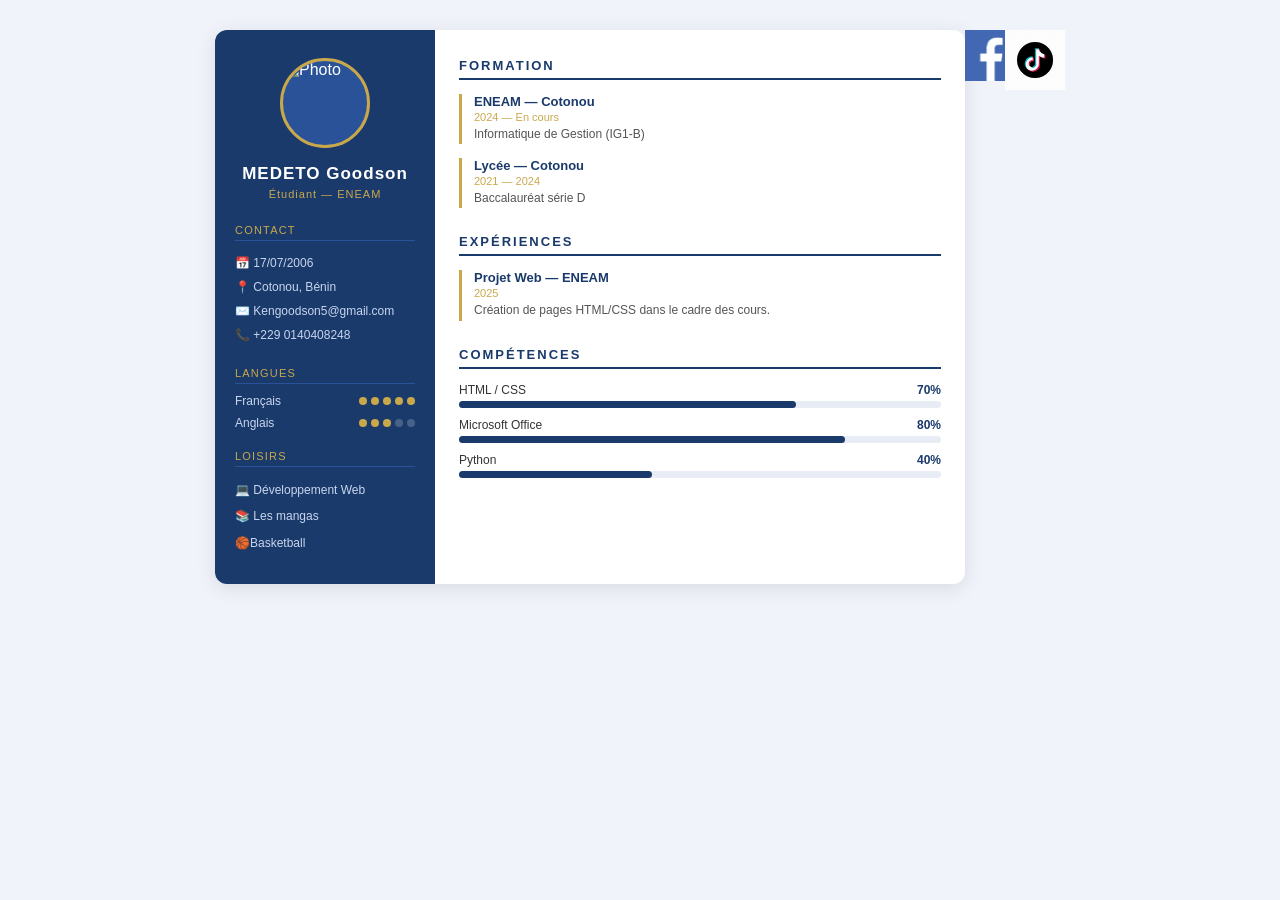
==== TP1.html @ 1086b98f "First commit" ====
<!DOCTYPE html>
<html lang="fr">
<head>
  <meta charset="UTF-8">
  <title>CV — MEDETO Goodson</title>
    <link rel="stylesheet" href="TP1.css">
</head>
<body>
<div class="cv">

  <!-- ── GAUCHE ── -->
  <div class="gauche">

    <img src=".jpg" alt="Photo" class="photo">

    <div class="nom">
      <div class="prenom">MEDETO Goodson</div>
      <div class="titre">Étudiant — ENEAM</div>
    </div>

    <div class="titre-section-gauche">CONTACT</div>
    <div class="contact-item">
      <div>📅 17/07/2006</div>
      <div>📍 Cotonou, Bénin</div>
      <div>✉️ Kengoodson5@gmail.com</div>
      <div>📞 +229 0140408248</div>
    </div>

    <div class="titre-section-gauche">LANGUES</div>
    <div class="langue">
      <span>Français</span>
      <div class="points">
        <div class="point actif"></div>
        <div class="point actif"></div>
        <div class="point actif"></div>
        <div class="point actif"></div>
        <div class="point actif"></div>
      </div>
    </div>
    <div class="langue">
      <span>Anglais</span>
      <div class="points">
        <div class="point actif"></div>
        <div class="point actif"></div>
        <div class="point actif"></div>
        <div class="point"></div>
        <div class="point"></div>
      </div>
    </div>

    <div class="titre-section-gauche">LOISIRS</div>
    <div class="loisir">
      <div>💻 Développement Web</div>
      <div>📚 Les mangas</div>
      <div>🏀Basketball</div>
    </div>

  </div>

  <!-- ── DROITE ── -->
  <div class="droite">

    <!-- Formation -->
    <div class="section">
      <div class="titre-section">FORMATION</div>

      <div class="bloc">
        <div class="poste">ENEAM — Cotonou</div>
        <div class="date">2024 — En cours</div>
        <div class="description">Informatique de Gestion (IG1-B)</div>
      </div>

      <div class="bloc">
        <div class="poste">Lycée — Cotonou</div>
        <div class="date">2021 — 2024</div>
        <div class="description">Baccalauréat série D</div>
      </div>

      <!-- Ajoutez vos autres années ici -->
    </div>

    <!-- Expériences -->
    <div class="section">
      <div class="titre-section">EXPÉRIENCES</div>

      <div class="bloc">
        <div class="poste">Projet Web — ENEAM</div>
        <div class="date">2025</div>
        <div class="description">
          Création de pages HTML/CSS dans le cadre des cours.
        </div>
      </div>

      <!-- Ajoutez vos expériences ici -->
    </div>

    <!-- Compétences -->
    <div class="section">
      <div class="titre-section">COMPÉTENCES</div>

      <div class="competence">
        <div class="competence-label">
          <span>HTML / CSS</span><span>70%</span>
        </div>
        <div class="barre-fond">
          <div class="barre-remplie" style="width:70%"></div>
        </div>
      </div>

      <div class="competence">
        <div class="competence-label">
          <span>Microsoft Office</span><span>80%</span>
        </div>
        <div class="barre-fond">
          <div class="barre-remplie" style="width:80%"></div>
        </div>
      </div>

      <div class="competence">
        <div class="competence-label">
          <span>Python</span><span>40%</span>
        </div>
        <div class="barre-fond">
          <div class="barre-remplie" style="width:40%"></div>
        </div>
      </div>

      <!-- Ajoutez vos compétences ici -->
    </div>

  </div>
</div>
<a href="https://www.facebook.com/profile.php?id=61578099670760" target="_blank">
  <img src="good.png" alt="Facebook" width="40">
</a>
<a href="https://www.tiktok.com/@goodson396ken" target="_blank">
  <img src="tik.png" alt="Tiktok" width="60">
</a>
</body>
</html>
---- TP1.css ----
* { margin: 0; padding: 0; box-sizing: border-box; }

    body {
      font-family: Arial, sans-serif;
      background: #f0f4fa;
      min-height: 100vh;
      display: flex;
      justify-content: center;
      padding: 30px 16px;
    }

    /* ── CARTE CV ── */
    .cv {
      display: grid;
      grid-template-columns: 220px 1fr;
      width: 750px;
      background: #fff;
      border-radius: 12px;
      overflow: hidden;
      box-shadow: 0 4px 20px rgba(0,0,0,0.1);
      height: fit-content;
    }

    /* ══════════════════════════
       COLONNE GAUCHE
    ══════════════════════════ */
    .gauche {
      background: #1a3a6b;
      color: #ffffff;
      padding: 28px 20px;
    }

    .photo {
      width: 90px;
      height: 90px;
      border-radius: 50%;
      border: 3px solid #c9a84c;
      display: block;
      margin: 0 auto 16px;
      object-fit: cover;
      background: #2a5298;
    }

    .nom {
      text-align: center;
      margin-bottom: 24px;
    }

    .nom .prenom {
      font-size: 17px;
      font-weight: 700;
      letter-spacing: 1px;
    }

    .nom .titre {
      font-size: 11px;
      color: #c9a84c;
      letter-spacing: 1px;
      margin-top: 4px;
    }

    /* Titres sections gauche */
    .titre-section-gauche {
      font-size: 11px;
      letter-spacing: 1.2px;
      color: #c9a84c;
      border-bottom: 1px solid #2a5298;
      padding-bottom: 4px;
      margin: 20px 0 10px;
    }

    /* Contact */
    .contact-item {
      font-size: 12px;
      color: #c8d6ed;
      line-height: 2;
    }

    /* Langues */
    .langue {
      display: flex;
      justify-content: space-between;
      align-items: center;
      font-size: 12px;
      color: #c8d6ed;
      margin-bottom: 8px;
    }

    .points {
      display: flex;
      gap: 4px;
    }

    .point {
      width: 8px;
      height: 8px;
      border-radius: 50%;
      background: rgba(255,255,255,0.2);
    }

    .point.actif {
      background: #c9a84c;
    }

    /* Loisirs */
    .loisir {
      font-size: 12px;
      color: #c8d6ed;
      line-height: 2.2;
    }

    /* ══════════════════════════
       COLONNE DROITE
    ══════════════════════════ */
    .droite {
      padding: 28px 24px;
    }

    /* Titres sections droite */
    .titre-section {
      font-size: 13px;
      font-weight: 700;
      color: #1a3a6b;
      letter-spacing: 2px;
      border-bottom: 2px solid #1a3a6b;
      padding-bottom: 5px;
      margin-bottom: 14px;
    }

    .section {
      margin-bottom: 26px;
    }

    /* Blocs formation / expérience */
    .bloc {
      border-left: 3px solid #c9a84c;
      padding-left: 12px;
      margin-bottom: 14px;
    }

    .bloc .poste {
      font-size: 13px;
      font-weight: 700;
      color: #1a3a6b;
    }

    .bloc .date {
      font-size: 11px;
      color: #c9a84c;
      margin: 2px 0;
    }

    .bloc .description {
      font-size: 12px;
      color: #555;
      line-height: 1.6;
    }

    /* Barres de compétences */
    .competence {
      margin-bottom: 10px;
    }

    .competence-label {
      display: flex;
      justify-content: space-between;
      font-size: 12px;
      color: #333;
      margin-bottom: 4px;
    }

    .competence-label span:last-child {
      color: #1a3a6b;
      font-weight: 600;
    }

    .barre-fond {
      background: #e8edf5;
      border-radius: 4px;
      height: 7px;
    }

    .barre-remplie {
      background: #1a3a6b;
      height: 7px;
      border-radius: 4px;
    }
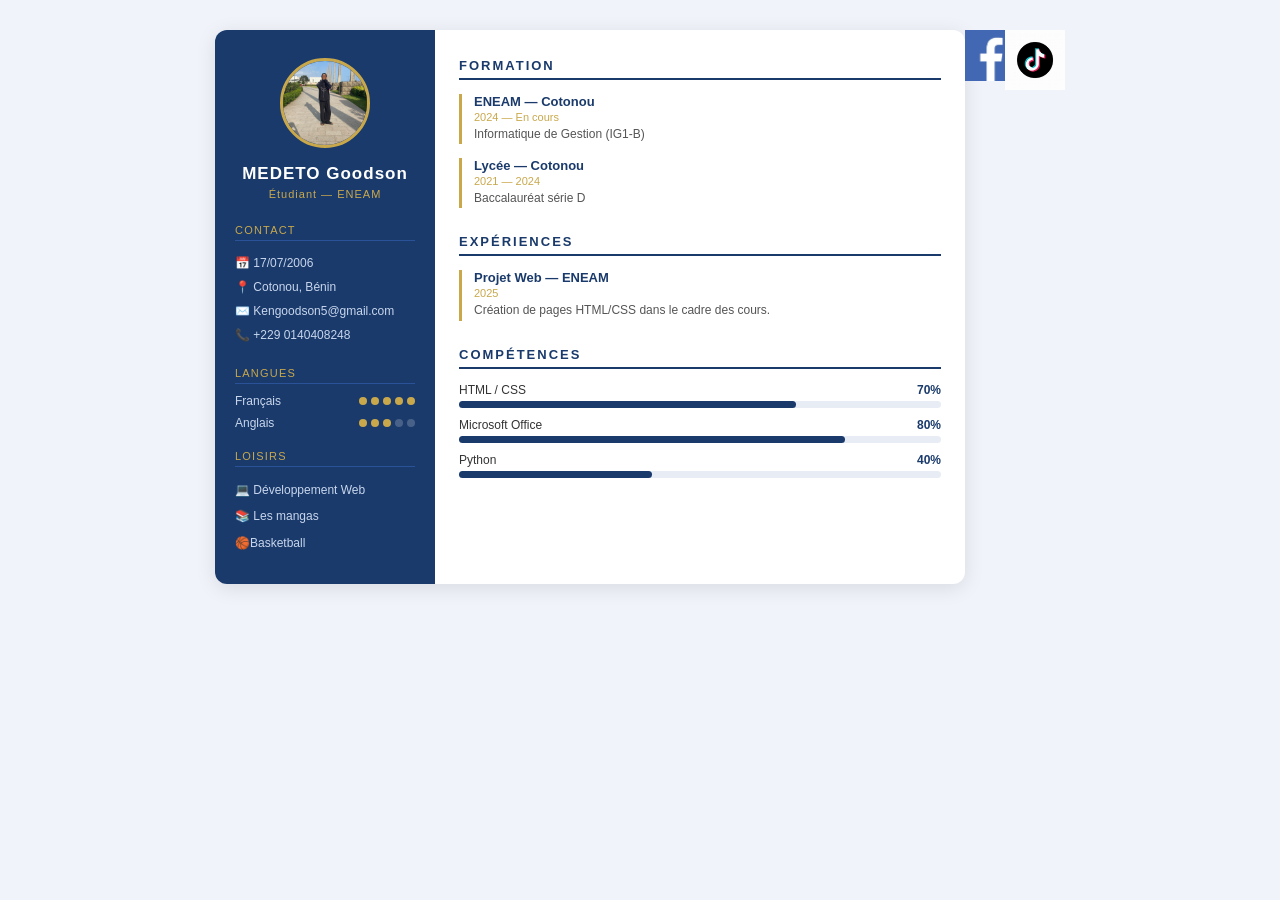
==== commit e500b354: "mise a jour" ====
--- a/TP1.html
+++ b/TP1.html
@@ -11,7 +11,7 @@
   <!-- ── GAUCHE ── -->
   <div class="gauche">
 
-    <img src=".jpg" alt="Photo" class="photo">
+    <img src="good.jpg" alt="Photo" class="photo">
 
     <div class="nom">
       <div class="prenom">MEDETO Goodson</div>
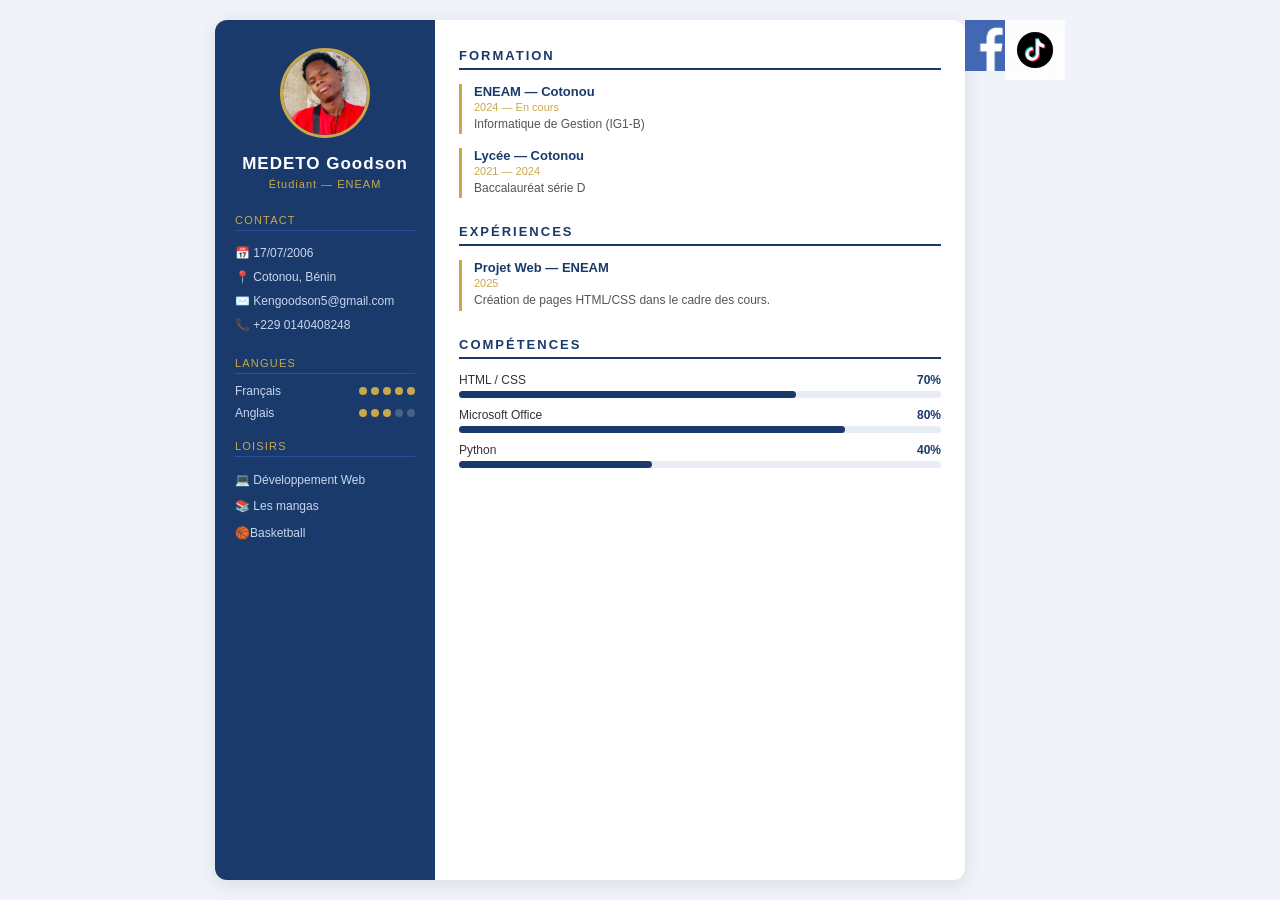
==== commit 5443b1a7: "Mise à jour" ====
--- a/TP1.html
+++ b/TP1.html
@@ -11,7 +11,7 @@
   <!-- ── GAUCHE ── -->
   <div class="gauche">
 
-    <img src="good.jpg" alt="Photo" class="photo">
+    <img src="good1.jpg" alt="Photo" class="photo">
 
     <div class="nom">
       <div class="prenom">MEDETO Goodson</div>
--- a/TP1.css
+++ b/TP1.css
@@ -1,188 +1,239 @@
-
- * { margin: 0; padding: 0; box-sizing: border-box; }
-
-    body {
-      font-family: Arial, sans-serif;
-      background: #f0f4fa;
-      min-height: 100vh;
-      display: flex;
-      justify-content: center;
-      padding: 30px 16px;
-    }
-
-    /* ── CARTE CV ── */
-    .cv {
-      display: grid;
-      grid-template-columns: 220px 1fr;
-      width: 750px;
-      background: #fff;
-      border-radius: 12px;
-      overflow: hidden;
-      box-shadow: 0 4px 20px rgba(0,0,0,0.1);
-      height: fit-content;
-    }
-
-    /* ══════════════════════════
-       COLONNE GAUCHE
-    ══════════════════════════ */
-    .gauche {
-      background: #1a3a6b;
-      color: #ffffff;
-      padding: 28px 20px;
-    }
-
-    .photo {
-      width: 90px;
-      height: 90px;
-      border-radius: 50%;
-      border: 3px solid #c9a84c;
-      display: block;
-      margin: 0 auto 16px;
-      object-fit: cover;
-      background: #2a5298;
-    }
-
-    .nom {
-      text-align: center;
-      margin-bottom: 24px;
-    }
-
-    .nom .prenom {
-      font-size: 17px;
-      font-weight: 700;
-      letter-spacing: 1px;
-    }
-
-    .nom .titre {
-      font-size: 11px;
-      color: #c9a84c;
-      letter-spacing: 1px;
-      margin-top: 4px;
-    }
-
-    /* Titres sections gauche */
-    .titre-section-gauche {
-      font-size: 11px;
-      letter-spacing: 1.2px;
-      color: #c9a84c;
-      border-bottom: 1px solid #2a5298;
-      padding-bottom: 4px;
-      margin: 20px 0 10px;
-    }
-
-    /* Contact */
-    .contact-item {
-      font-size: 12px;
-      color: #c8d6ed;
-      line-height: 2;
-    }
-
-    /* Langues */
-    .langue {
-      display: flex;
-      justify-content: space-between;
-      align-items: center;
-      font-size: 12px;
-      color: #c8d6ed;
-      margin-bottom: 8px;
-    }
-
-    .points {
-      display: flex;
-      gap: 4px;
-    }
-
-    .point {
-      width: 8px;
-      height: 8px;
-      border-radius: 50%;
-      background: rgba(255,255,255,0.2);
-    }
-
-    .point.actif {
-      background: #c9a84c;
-    }
-
-    /* Loisirs */
-    .loisir {
-      font-size: 12px;
-      color: #c8d6ed;
-      line-height: 2.2;
-    }
-
-    /* ══════════════════════════
-       COLONNE DROITE
-    ══════════════════════════ */
-    .droite {
-      padding: 28px 24px;
-    }
-
-    /* Titres sections droite */
-    .titre-section {
-      font-size: 13px;
-      font-weight: 700;
-      color: #1a3a6b;
-      letter-spacing: 2px;
-      border-bottom: 2px solid #1a3a6b;
-      padding-bottom: 5px;
-      margin-bottom: 14px;
-    }
-
-    .section {
-      margin-bottom: 26px;
-    }
-
-    /* Blocs formation / expérience */
-    .bloc {
-      border-left: 3px solid #c9a84c;
-      padding-left: 12px;
-      margin-bottom: 14px;
-    }
-
-    .bloc .poste {
-      font-size: 13px;
-      font-weight: 700;
-      color: #1a3a6b;
-    }
-
-    .bloc .date {
-      font-size: 11px;
-      color: #c9a84c;
-      margin: 2px 0;
-    }
-
-    .bloc .description {
-      font-size: 12px;
-      color: #555;
-      line-height: 1.6;
-    }
-
-    /* Barres de compétences */
-    .competence {
-      margin-bottom: 10px;
-    }
-
-    .competence-label {
-      display: flex;
-      justify-content: space-between;
-      font-size: 12px;
-      color: #333;
-      margin-bottom: 4px;
-    }
-
-    .competence-label span:last-child {
-      color: #1a3a6b;
-      font-weight: 600;
-    }
-
-    .barre-fond {
-      background: #e8edf5;
-      border-radius: 4px;
-      height: 7px;
-    }
-
-    .barre-remplie {
-      background: #1a3a6b;
-      height: 7px;
-      border-radius: 4px;
-    }+*{
+  margin:0;
+  padding:0;
+  box-sizing:border-box;
+}
+
+body{
+  font-family:Arial,sans-serif;
+  background:#f0f4fa;
+  min-height:100vh;
+  display:flex;
+  justify-content:center;
+  padding:20px 10px;
+}
+
+/* =========================
+   CARTE CV
+========================= */
+
+.cv{
+  display:grid;
+  grid-template-columns:220px 1fr;
+  width:100%;
+  max-width:750px;
+  background:#ffffff;
+  border-radius:12px;
+  overflow:hidden;
+  box-shadow:0 4px 20px rgba(0,0,0,.1);
+}
+
+/* =========================
+   COLONNE GAUCHE
+========================= */
+
+.gauche{
+  background:#1a3a6b;
+  color:white;
+  padding:28px 20px;
+}
+
+.photo{
+  width:90px;
+  height:90px;
+  border-radius:50%;
+  border:3px solid #c9a84c;
+  display:block;
+  margin:0 auto 16px;
+  object-fit:cover;
+  background:#2a5298;
+}
+
+.nom{
+  text-align:center;
+  margin-bottom:24px;
+}
+
+.nom .prenom{
+  font-size:17px;
+  font-weight:700;
+  letter-spacing:1px;
+}
+
+.nom .titre{
+  font-size:11px;
+  color:#c9a84c;
+  letter-spacing:1px;
+  margin-top:4px;
+}
+
+.titre-section-gauche{
+  font-size:11px;
+  letter-spacing:1.2px;
+  color:#c9a84c;
+  border-bottom:1px solid #2a5298;
+  padding-bottom:4px;
+  margin:20px 0 10px;
+}
+
+.contact-item{
+  font-size:12px;
+  color:#c8d6ed;
+  line-height:2;
+}
+
+.langue{
+  display:flex;
+  justify-content:space-between;
+  align-items:center;
+  font-size:12px;
+  color:#c8d6ed;
+  margin-bottom:8px;
+}
+
+.points{
+  display:flex;
+  gap:4px;
+}
+
+.point{
+  width:8px;
+  height:8px;
+  border-radius:50%;
+  background:rgba(255,255,255,.2);
+}
+
+.point.actif{
+  background:#c9a84c;
+}
+
+.loisir{
+  font-size:12px;
+  color:#c8d6ed;
+  line-height:2.2;
+}
+
+/* =========================
+   COLONNE DROITE
+========================= */
+
+.droite{
+  padding:28px 24px;
+}
+
+.titre-section{
+  font-size:13px;
+  font-weight:700;
+  color:#1a3a6b;
+  letter-spacing:2px;
+  border-bottom:2px solid #1a3a6b;
+  padding-bottom:5px;
+  margin-bottom:14px;
+}
+
+.section{
+  margin-bottom:26px;
+}
+
+.bloc{
+  border-left:3px solid #c9a84c;
+  padding-left:12px;
+  margin-bottom:14px;
+}
+
+.bloc .poste{
+  font-size:13px;
+  font-weight:700;
+  color:#1a3a6b;
+}
+
+.bloc .date{
+  font-size:11px;
+  color:#c9a84c;
+  margin:2px 0;
+}
+
+.bloc .description{
+  font-size:12px;
+  color:#555;
+  line-height:1.6;
+}
+
+.competence{
+  margin-bottom:10px;
+}
+
+.competence-label{
+  display:flex;
+  justify-content:space-between;
+  font-size:12px;
+  color:#333;
+  margin-bottom:4px;
+}
+
+.competence-label span:last-child{
+  color:#1a3a6b;
+  font-weight:600;
+}
+
+.barre-fond{
+  background:#e8edf5;
+  border-radius:4px;
+  height:7px;
+}
+
+.barre-remplie{
+  background:#1a3a6b;
+  height:7px;
+  border-radius:4px;
+}
+
+/* =========================
+   VERSION MOBILE
+========================= */
+
+@media screen and (max-width:768px){
+
+  body{
+    padding:10px;
+  }
+
+  .cv{
+    grid-template-columns:1fr;
+    width:100%;
+    max-width:100%;
+  }
+
+  .gauche{
+    text-align:center;
+    padding:20px 15px;
+  }
+
+  .droite{
+    padding:20px 15px;
+  }
+
+  .titre-section,
+  .titre-section-gauche{
+    text-align:center;
+  }
+
+  .langue{
+    justify-content:center;
+    gap:10px;
+  }
+
+  .competence-label{
+    flex-direction:column;
+    gap:2px;
+  }
+
+  .photo{
+    width:80px;
+    height:80px;
+  }
+
+  .bloc{
+    padding-left:10px;
+  }
+}
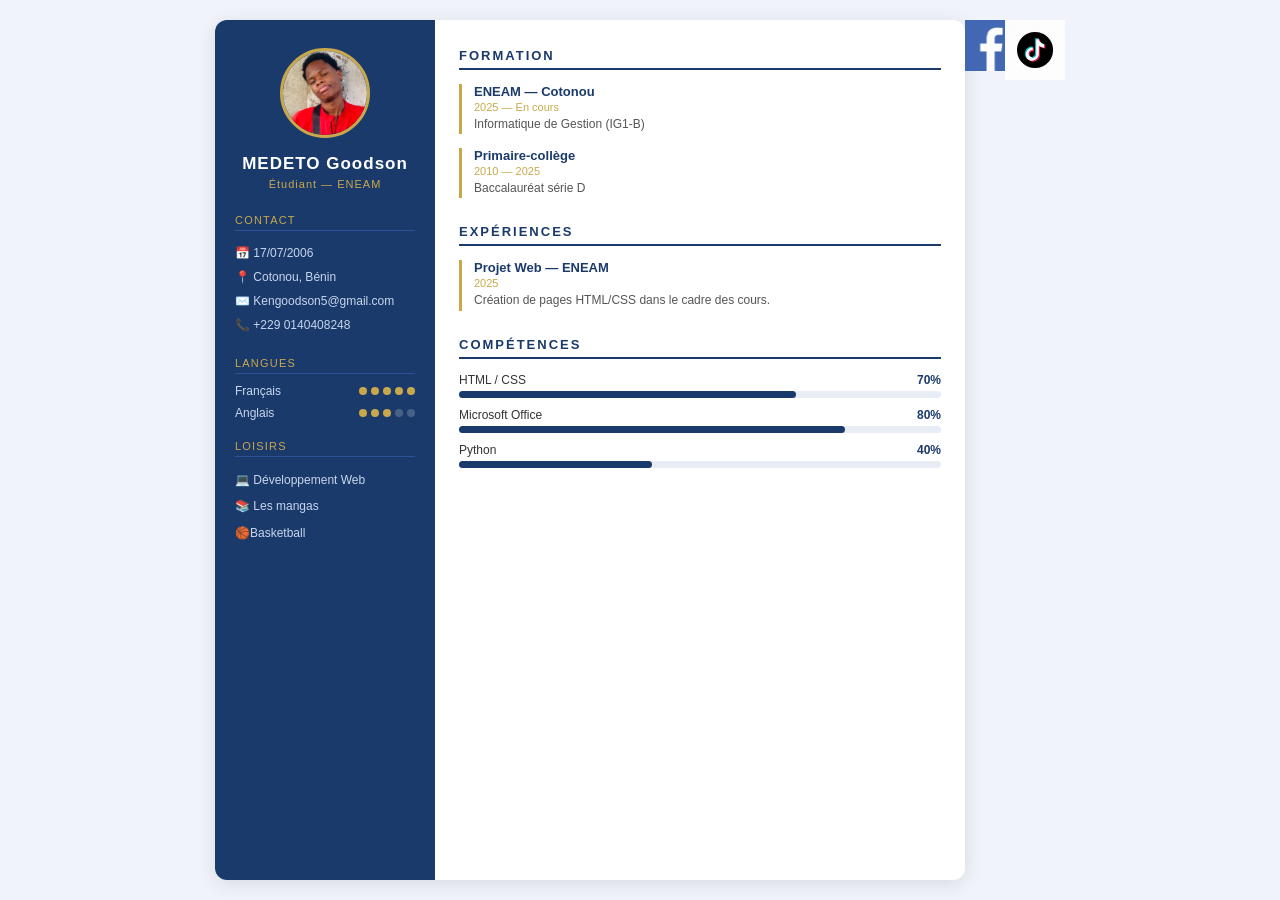
==== commit fe251077: "Mise à jour" ====
--- a/TP1.html
+++ b/TP1.html
@@ -66,13 +66,13 @@
 
       <div class="bloc">
         <div class="poste">ENEAM — Cotonou</div>
-        <div class="date">2024 — En cours</div>
+        <div class="date">2025 — En cours</div>
         <div class="description">Informatique de Gestion (IG1-B)</div>
       </div>
 
       <div class="bloc">
-        <div class="poste">Lycée — Cotonou</div>
-        <div class="date">2021 — 2024</div>
+        <div class="poste">Primaire-collège</div>
+        <div class="date">2010 — 2025</div>
         <div class="description">Baccalauréat série D</div>
       </div>
 
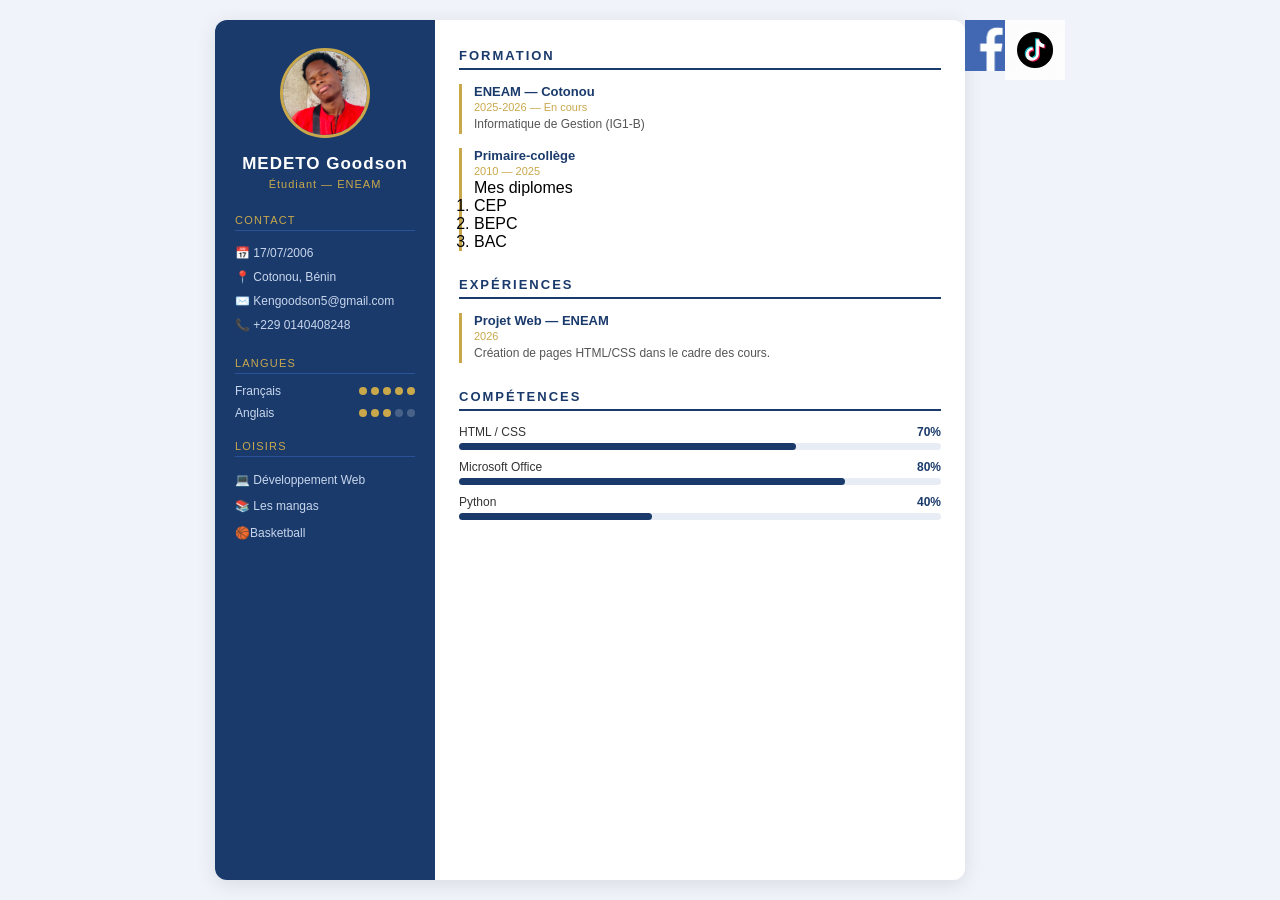
==== commit fe80a174: "Mise à jour" ====
--- a/TP1.html
+++ b/TP1.html
@@ -66,14 +66,20 @@
 
       <div class="bloc">
         <div class="poste">ENEAM — Cotonou</div>
-        <div class="date">2025 — En cours</div>
+        <div class="date">2025-2026 — En cours</div>
         <div class="description">Informatique de Gestion (IG1-B)</div>
       </div>
 
       <div class="bloc">
         <div class="poste">Primaire-collège</div>
         <div class="date">2010 — 2025</div>
-        <div class="description">Baccalauréat série D</div>
+       </ul>
+          <p>Mes diplomes</p>
+        <ol>
+              <li>CEP</li>
+              <li>BEPC</li>
+              <li>BAC</li>
+        </ol>
       </div>
 
       <!-- Ajoutez vos autres années ici -->
@@ -85,7 +91,7 @@
 
       <div class="bloc">
         <div class="poste">Projet Web — ENEAM</div>
-        <div class="date">2025</div>
+        <div class="date">2026</div>
         <div class="description">
           Création de pages HTML/CSS dans le cadre des cours.
         </div>
